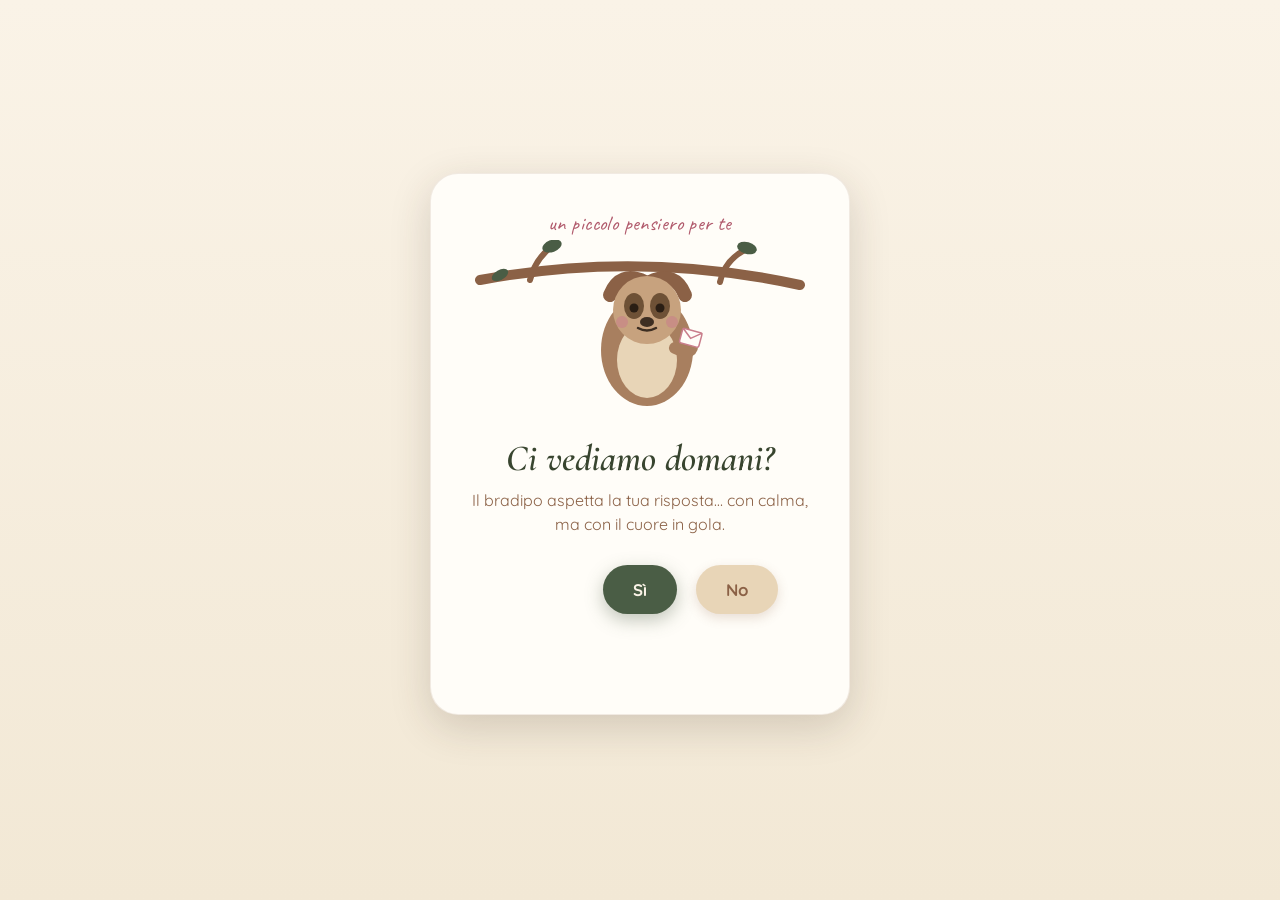
==== index.html @ ca9bae8a "Add files via upload" ====
<!DOCTYPE html>
<html lang="it">
<head>
<meta charset="UTF-8">
<meta name="viewport" content="width=device-width, initial-scale=1.0, maximum-scale=1.0, user-scalable=no">
<title>Ci vediamo domani? 🦥</title>
<link rel="stylesheet" href="style.css">
</head>
<body>

<div class="page-wrap">
  <div class="card">
    <p class="eyebrow">un piccolo pensiero per te</p>

    <div class="sloth-wrap">
      <svg class="branch" viewBox="0 0 340 190" xmlns="http://www.w3.org/2000/svg">
        <!-- ramo -->
        <path d="M10 40 Q170 10 330 45" stroke="#8B6146" stroke-width="10" fill="none" stroke-linecap="round"/>
        <path d="M60 40 Q65 20 80 8" stroke="#8B6146" stroke-width="6" fill="none" stroke-linecap="round"/>
        <path d="M250 42 Q255 20 275 10" stroke="#8B6146" stroke-width="6" fill="none" stroke-linecap="round"/>
        <!-- foglie sul ramo -->
        <ellipse cx="82" cy="6" rx="10" ry="6" fill="#4A5D45" transform="rotate(-20 82 6)"/>
        <ellipse cx="277" cy="8" rx="10" ry="6" fill="#4A5D45" transform="rotate(15 277 8)"/>
        <ellipse cx="30" cy="35" rx="9" ry="5" fill="#4A5D45" transform="rotate(-30 30 35)"/>

        <!-- bradipo appeso -->
        <g id="sloth">
          <!-- braccia che abbracciano il ramo -->
          <path d="M140 55 Q150 30 175 42" stroke="#8B6146" stroke-width="14" fill="none" stroke-linecap="round"/>
          <path d="M215 55 Q205 30 180 42" stroke="#8B6146" stroke-width="14" fill="none" stroke-linecap="round"/>

          <!-- corpo -->
          <ellipse cx="177" cy="110" rx="46" ry="56" fill="#A87F5F"/>
          <!-- pancia chiara -->
          <ellipse cx="177" cy="120" rx="30" ry="38" fill="#E8D5B7"/>

          <!-- testa -->
          <circle cx="177" cy="70" r="34" fill="#C7A27E"/>
          <!-- macchie occhi (tipiche del bradipo) -->
          <ellipse cx="164" cy="66" rx="10" ry="13" fill="#6E5136"/>
          <ellipse cx="190" cy="66" rx="10" ry="13" fill="#6E5136"/>
          <!-- occhi -->
          <circle id="eye-l" cx="164" cy="68" r="4.5" fill="#2A1E14"/>
          <circle id="eye-r" cx="190" cy="68" r="4.5" fill="#2A1E14"/>
          <!-- naso -->
          <ellipse cx="177" cy="82" rx="7" ry="5" fill="#3D2E22"/>
          <!-- sorriso -->
          <path id="smile" d="M168 88 Q177 93 186 88" stroke="#3D2E22" stroke-width="2.5" fill="none" stroke-linecap="round"/>
          <!-- guance -->
          <circle cx="152" cy="82" r="6" fill="#C97D8B" opacity="0.55"/>
          <circle cx="202" cy="82" r="6" fill="#C97D8B" opacity="0.55"/>

          <!-- braccino con lettera -->
          <path d="M205 108 Q225 118 222 100" stroke="#A87F5F" stroke-width="12" fill="none" stroke-linecap="round"/>
          <g transform="translate(213,88) rotate(15)">
            <rect x="0" y="0" width="20" height="15" rx="2" fill="#FFFDF8" stroke="#C97D8B" stroke-width="1.5"/>
            <path d="M0 0 L10 8 L20 0" stroke="#C97D8B" stroke-width="1.5" fill="none"/>
          </g>
        </g>
      </svg>
    </div>

    <h1 class="title">Ci vediamo domani?</h1>
    <p class="subtitle">Il bradipo aspetta la tua risposta&hellip; con calma, ma con il cuore in gola.</p>

    <div class="choice-row">
      <button class="btn btn-yes" id="btnYes">Sì</button>
      <button class="btn btn-no" id="btnNo">No</button>
    </div>

    <p class="hint" id="hint">&nbsp;</p>
  </div>
</div>

<script>
  const btnNo = document.getElementById('btnNo');
  const btnYes = document.getElementById('btnYes');
  const hint = document.getElementById('hint');
  const eyeL = document.getElementById('eye-l');
  const eyeR = document.getElementById('eye-r');
  const smile = document.getElementById('smile');

  const hints = [
    "il bradipo la sposta anche per te",
    "coraggio, riprova... o forse no 🦥",
    "quella lì non si prende facilmente",
    "il No è più veloce del bradipo",
    "forse il Sì è più comodo"
  ];
  let hintIndex = 0;
  let dodgeCount = 0;

  function placeButtonInitial() {
    const rect = btnYes.getBoundingClientRect();
    btnNo.style.left = (rect.right + 18) + 'px';
    btnNo.style.top = rect.top + 'px';
  }

  function randomSafePosition() {
    const margin = 24;
    const bw = btnNo.offsetWidth || 90;
    const bh = btnNo.offsetHeight || 50;
    const maxX = window.innerWidth - bw - margin;
    const maxY = window.innerHeight - bh - margin;
    const x = margin + Math.random() * Math.max(1, (maxX - margin));
    const y = margin + Math.random() * Math.max(1, (maxY - margin));
    return { x, y };
  }

  function dodge() {
    const { x, y } = randomSafePosition();
    btnNo.style.left = x + 'px';
    btnNo.style.top = y + 'px';
    dodgeCount++;
    hint.textContent = hints[hintIndex % hints.length];
    hintIndex++;
  }

  function distanceToButton(clientX, clientY) {
    const rect = btnNo.getBoundingClientRect();
    const cx = rect.left + rect.width / 2;
    const cy = rect.top + rect.height / 2;
    return Math.hypot(clientX - cx, clientY - cy);
  }

  const THRESHOLD = 110;

  window.addEventListener('mousemove', (e) => {
    if (distanceToButton(e.clientX, e.clientY) < THRESHOLD) {
      dodge();
    }
  });

  // Touch: se il dito si avvicina o tocca il bottone, scappa e blocca il click
  window.addEventListener('touchmove', (e) => {
    const t = e.touches[0];
    if (t && distanceToButton(t.clientX, t.clientY) < THRESHOLD) {
      dodge();
    }
  }, { passive: true });

  btnNo.addEventListener('touchstart', (e) => {
    e.preventDefault();
    e.stopPropagation();
    dodge();
  }, { passive: false });

  btnNo.addEventListener('click', (e) => {
    // fallback: non dovrebbe mai attivarsi, ma nel dubbio scappa comunque
    e.preventDefault();
    dodge();
  });

  btnYes.addEventListener('mouseenter', () => {
    eyeL.setAttribute('ry', '2'); // occhi socchiusi, felice
    eyeR.setAttribute('ry', '2');
    smile.setAttribute('d', 'M166 87 Q177 97 188 87');
  });
  btnYes.addEventListener('mouseleave', () => {
    eyeL.setAttribute('ry', '4.5');
    eyeR.setAttribute('ry', '4.5');
    smile.setAttribute('d', 'M168 88 Q177 93 186 88');
  });

  btnYes.addEventListener('click', () => {
    window.location.href = 'appuntamento.html';
  });

  window.addEventListener('resize', () => {
    // riposiziona dentro i confini se la finestra cambia
    const rect = btnNo.getBoundingClientRect();
    const maxX = window.innerWidth - rect.width - 24;
    const maxY = window.innerHeight - rect.height - 24;
    if (rect.left > maxX || rect.top > maxY) dodge();
  });

  placeButtonInitial();
</script>

</body>
</html>
---- style.css ----
@import url('https://fonts.googleapis.com/css2?family=Cormorant+Garamond:ital,wght@0,400;0,600;1,500;1,600&family=Quicksand:wght@400;500;600;700&family=Caveat:wght@600&display=swap');

:root {
  --cream: #FAF3E7;
  --cream-deep: #F2E8D5;
  --moss: #4A5D45;
  --moss-dark: #38452F;
  --brown: #8B6146;
  --brown-light: #A87F5F;
  --rose: #C97D8B;
  --rose-deep: #B0596B;
  --sand: #E8D5B7;
  --ink: #3D2E22;
  --shadow: rgba(61, 46, 34, 0.18);
}

* { box-sizing: border-box; }

html, body {
  margin: 0;
  padding: 0;
  height: 100%;
}

body {
  font-family: 'Quicksand', sans-serif;
  background: linear-gradient(180deg, var(--cream) 0%, var(--cream-deep) 100%);
  color: var(--ink);
  min-height: 100vh;
  display: flex;
  align-items: center;
  justify-content: center;
  overflow-x: hidden;
  position: relative;
}

/* Sfondo: rametti e foglie sparse, discreti */
.bg-leaves {
  position: fixed;
  inset: 0;
  pointer-events: none;
  z-index: 0;
  opacity: 0.5;
}

.page-wrap {
  position: relative;
  z-index: 1;
  width: 100%;
  max-width: 460px;
  padding: 28px 20px 40px;
  display: flex;
  flex-direction: column;
  align-items: center;
  min-height: 100vh;
  justify-content: center;
}

.card {
  background: #FFFDF8;
  border-radius: 28px;
  padding: 36px 28px 32px;
  box-shadow: 0 12px 40px var(--shadow);
  width: 100%;
  text-align: center;
  position: relative;
  border: 1px solid rgba(139, 97, 70, 0.12);
}

.eyebrow {
  font-family: 'Caveat', cursive;
  font-size: 1.3rem;
  color: var(--rose-deep);
  margin: 0 0 4px;
  letter-spacing: 0.02em;
}

h1.title {
  font-family: 'Cormorant Garamond', serif;
  font-style: italic;
  font-weight: 600;
  font-size: 2.3rem;
  line-height: 1.15;
  color: var(--moss-dark);
  margin: 0 0 8px;
}

p.subtitle {
  font-size: 1rem;
  color: var(--brown);
  margin: 0 0 26px;
  line-height: 1.5;
}

/* Sloth illustration */
.sloth-wrap {
  display: flex;
  justify-content: center;
  margin-bottom: 8px;
}

.branch {
  width: 100%;
  max-width: 340px;
}

/* Buttons */
.btn {
  font-family: 'Quicksand', sans-serif;
  font-weight: 700;
  font-size: 1.05rem;
  border: none;
  border-radius: 999px;
  padding: 14px 30px;
  cursor: pointer;
  transition: transform 0.15s ease, box-shadow 0.15s ease;
}

.btn-yes {
  background: var(--moss);
  color: var(--cream);
  box-shadow: 0 6px 18px rgba(74, 93, 69, 0.35);
}
.btn-yes:hover { transform: translateY(-2px) scale(1.03); }
.btn-yes:active { transform: translateY(0) scale(0.98); }

.btn-no {
  background: var(--sand);
  color: var(--brown);
  box-shadow: 0 4px 12px rgba(139, 97, 70, 0.2);
  position: fixed;
  z-index: 50;
  left: 0;
  top: 0;
  transition: left 0.32s cubic-bezier(.34,1.56,.64,1), top 0.32s cubic-bezier(.34,1.56,.64,1);
  user-select: none;
  -webkit-user-select: none;
  touch-action: none;
}

.choice-row {
  display: flex;
  gap: 18px;
  justify-content: center;
  align-items: center;
  margin-top: 6px;
  min-height: 56px;
}

.hint {
  font-family: 'Caveat', cursive;
  font-size: 1.15rem;
  color: var(--brown-light);
  margin-top: 22px;
  min-height: 24px;
}

/* Form elements (pagina appuntamento) */
.field {
  text-align: left;
  margin-bottom: 20px;
}

.field label {
  display: block;
  font-family: 'Caveat', cursive;
  font-size: 1.25rem;
  color: var(--rose-deep);
  margin-bottom: 6px;
}

.field input[type="date"],
.field input[type="time"] {
  width: 100%;
  font-family: 'Quicksand', sans-serif;
  font-size: 1.05rem;
  font-weight: 600;
  color: var(--ink);
  background: var(--cream);
  border: 2px solid var(--sand);
  border-radius: 14px;
  padding: 12px 16px;
  outline: none;
  transition: border-color 0.2s ease;
}

.field input[type="date"]:focus,
.field input[type="time"]:focus {
  border-color: var(--moss);
}

.btn-confirm {
  background: var(--rose);
  color: #fff;
  box-shadow: 0 6px 18px rgba(201, 125, 139, 0.4);
  width: 100%;
  margin-top: 6px;
}
.btn-confirm:hover { transform: translateY(-2px) scale(1.02); }
.btn-confirm:disabled {
  background: var(--sand);
  color: var(--brown-light);
  cursor: not-allowed;
  box-shadow: none;
  transform: none;
}

.back-link {
  display: inline-block;
  margin-top: 18px;
  font-family: 'Caveat', cursive;
  font-size: 1.15rem;
  color: var(--brown);
  text-decoration: none;
  border-bottom: 1px dashed var(--brown-light);
}
.back-link:hover { color: var(--rose-deep); }

/* Pagina conferma */
.confirm-detail {
  background: var(--cream);
  border-radius: 18px;
  padding: 16px 18px;
  margin: 18px 0 26px;
  font-weight: 600;
  color: var(--moss-dark);
  font-size: 1.05rem;
}

.btn-whatsapp {
  background: var(--moss);
  color: var(--cream);
  display: inline-flex;
  align-items: center;
  gap: 10px;
  justify-content: center;
  width: 100%;
  box-shadow: 0 6px 18px rgba(74, 93, 69, 0.35);
  text-decoration: none;
}
.btn-whatsapp:hover { transform: translateY(-2px) scale(1.02); }

@media (prefers-reduced-motion: reduce) {
  .btn-no { transition: none; }
  * { animation: none !important; }
}

@media (max-width: 380px) {
  h1.title { font-size: 1.9rem; }
  .card { padding: 28px 20px 26px; }
}
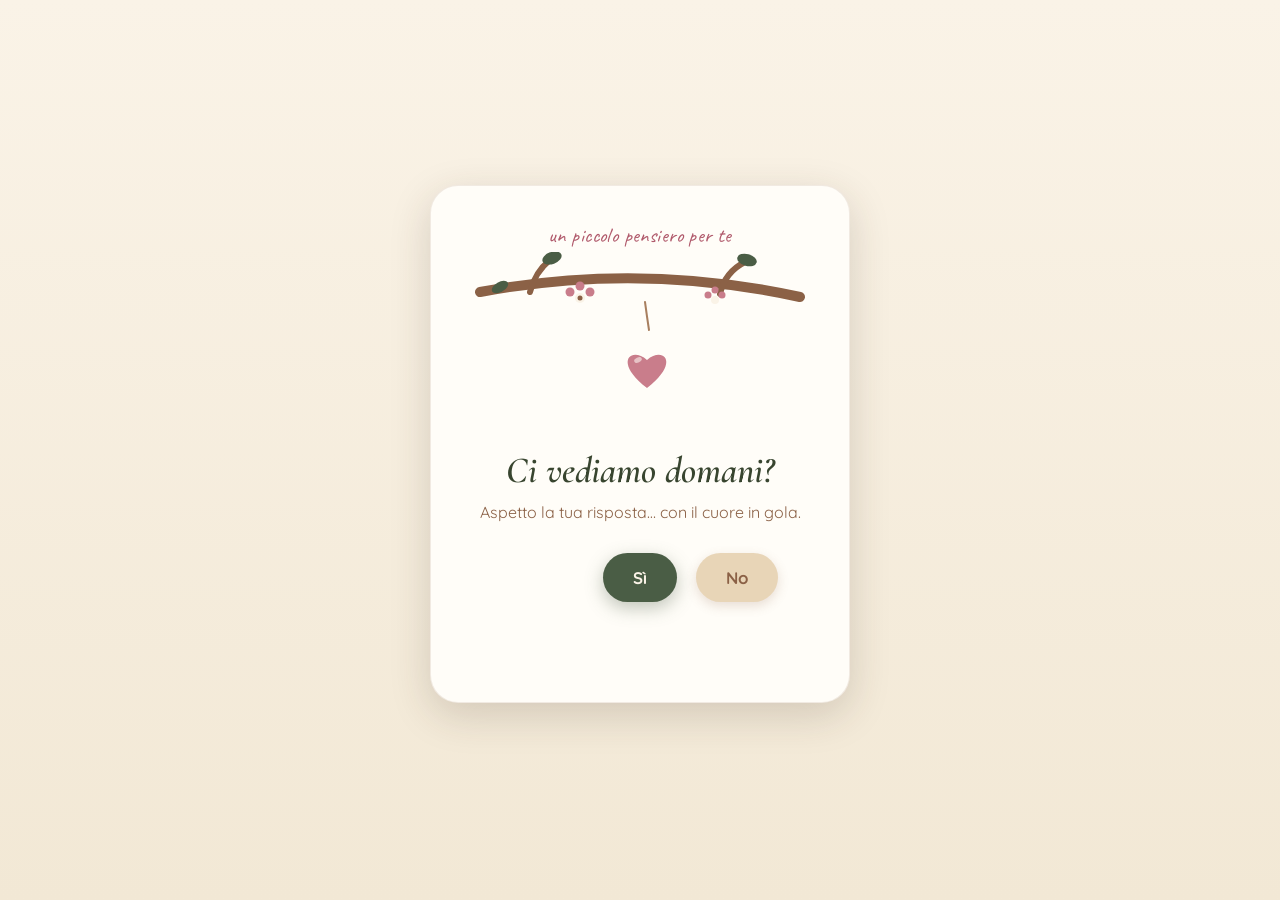
==== commit 9603a898: "Add files via upload" ====
--- a/index.html
+++ b/index.html
@@ -3,7 +3,7 @@
 <head>
 <meta charset="UTF-8">
 <meta name="viewport" content="width=device-width, initial-scale=1.0, maximum-scale=1.0, user-scalable=no">
-<title>Ci vediamo domani? 🦥</title>
+<title>Ci vediamo domani? 💛</title>
 <link rel="stylesheet" href="style.css">
 </head>
 <body>
@@ -12,7 +12,7 @@
   <div class="card">
     <p class="eyebrow">un piccolo pensiero per te</p>
 
-    <div class="sloth-wrap">
+    <div class="illustration-wrap">
       <svg class="branch" viewBox="0 0 340 190" xmlns="http://www.w3.org/2000/svg">
         <!-- ramo -->
         <path d="M10 40 Q170 10 330 45" stroke="#8B6146" stroke-width="10" fill="none" stroke-linecap="round"/>
@@ -23,45 +23,34 @@
         <ellipse cx="277" cy="8" rx="10" ry="6" fill="#4A5D45" transform="rotate(15 277 8)"/>
         <ellipse cx="30" cy="35" rx="9" ry="5" fill="#4A5D45" transform="rotate(-30 30 35)"/>
 
-        <!-- bradipo appeso -->
-        <g id="sloth">
-          <!-- braccia che abbracciano il ramo -->
-          <path d="M140 55 Q150 30 175 42" stroke="#8B6146" stroke-width="14" fill="none" stroke-linecap="round"/>
-          <path d="M215 55 Q205 30 180 42" stroke="#8B6146" stroke-width="14" fill="none" stroke-linecap="round"/>
+        <!-- fiori appesi al ramo -->
+        <g>
+          <circle cx="110" cy="46" r="5" fill="#FAF3E7"/>
+          <circle cx="100" cy="40" r="4.5" fill="#C97D8B"/>
+          <circle cx="120" cy="40" r="4.5" fill="#C97D8B"/>
+          <circle cx="110" cy="34" r="4.5" fill="#C97D8B"/>
+          <circle cx="110" cy="46" r="2.5" fill="#8B6146"/>
+        </g>
+        <g>
+          <circle cx="245" cy="48" r="4" fill="#FAF3E7"/>
+          <circle cx="238" cy="43" r="3.5" fill="#C97D8B"/>
+          <circle cx="252" cy="43" r="3.5" fill="#C97D8B"/>
+          <circle cx="245" cy="38" r="3.5" fill="#C97D8B"/>
+        </g>
 
-          <!-- corpo -->
-          <ellipse cx="177" cy="110" rx="46" ry="56" fill="#A87F5F"/>
-          <!-- pancia chiara -->
-          <ellipse cx="177" cy="120" rx="30" ry="38" fill="#E8D5B7"/>
-
-          <!-- testa -->
-          <circle cx="177" cy="70" r="34" fill="#C7A27E"/>
-          <!-- macchie occhi (tipiche del bradipo) -->
-          <ellipse cx="164" cy="66" rx="10" ry="13" fill="#6E5136"/>
-          <ellipse cx="190" cy="66" rx="10" ry="13" fill="#6E5136"/>
-          <!-- occhi -->
-          <circle id="eye-l" cx="164" cy="68" r="4.5" fill="#2A1E14"/>
-          <circle id="eye-r" cx="190" cy="68" r="4.5" fill="#2A1E14"/>
-          <!-- naso -->
-          <ellipse cx="177" cy="82" rx="7" ry="5" fill="#3D2E22"/>
-          <!-- sorriso -->
-          <path id="smile" d="M168 88 Q177 93 186 88" stroke="#3D2E22" stroke-width="2.5" fill="none" stroke-linecap="round"/>
-          <!-- guance -->
-          <circle cx="152" cy="82" r="6" fill="#C97D8B" opacity="0.55"/>
-          <circle cx="202" cy="82" r="6" fill="#C97D8B" opacity="0.55"/>
-
-          <!-- braccino con lettera -->
-          <path d="M205 108 Q225 118 222 100" stroke="#A87F5F" stroke-width="12" fill="none" stroke-linecap="round"/>
-          <g transform="translate(213,88) rotate(15)">
-            <rect x="0" y="0" width="20" height="15" rx="2" fill="#FFFDF8" stroke="#C97D8B" stroke-width="1.5"/>
-            <path d="M0 0 L10 8 L20 0" stroke="#C97D8B" stroke-width="1.5" fill="none"/>
+        <!-- cuore pendente al centro -->
+        <g id="heartHang">
+          <path d="M175 50 Q177 65 179 78" stroke="#A87F5F" stroke-width="2" fill="none" stroke-linecap="round"/>
+          <g id="heart" transform="translate(177,116)">
+            <path d="M0 -8 C-16 -22 -34 -6 0 20 C34 -6 16 -22 0 -8 Z" fill="var(--rose)"/>
+            <ellipse cx="-9" cy="-8" rx="4" ry="2.5" fill="#FFFDF8" opacity="0.55" transform="rotate(-25 -9 -8)"/>
           </g>
         </g>
       </svg>
     </div>
 
     <h1 class="title">Ci vediamo domani?</h1>
-    <p class="subtitle">Il bradipo aspetta la tua risposta&hellip; con calma, ma con il cuore in gola.</p>
+    <p class="subtitle">Aspetto la tua risposta&hellip; con il cuore in gola.</p>
 
     <div class="choice-row">
       <button class="btn btn-yes" id="btnYes">Sì</button>
@@ -76,16 +65,14 @@
   const btnNo = document.getElementById('btnNo');
   const btnYes = document.getElementById('btnYes');
   const hint = document.getElementById('hint');
-  const eyeL = document.getElementById('eye-l');
-  const eyeR = document.getElementById('eye-r');
-  const smile = document.getElementById('smile');
+  const heart = document.getElementById('heart');
 
   const hints = [
-    "il bradipo la sposta anche per te",
-    "coraggio, riprova... o forse no 🦥",
-    "quella lì non si prende facilmente",
-    "il No è più veloce del bradipo",
-    "forse il Sì è più comodo"
+    "il cuore lo sposta anche per te",
+    "coraggio, riprova... o forse no 💛",
+    "quel No non si prende facilmente",
+    "il Sì è la scelta più comoda",
+    "forse è meglio arrendersi al Sì"
   ];
   let hintIndex = 0;
   let dodgeCount = 0;
@@ -152,14 +139,10 @@
   });
 
   btnYes.addEventListener('mouseenter', () => {
-    eyeL.setAttribute('ry', '2'); // occhi socchiusi, felice
-    eyeR.setAttribute('ry', '2');
-    smile.setAttribute('d', 'M166 87 Q177 97 188 87');
+    heart.style.transform = 'scale(1.15)';
   });
   btnYes.addEventListener('mouseleave', () => {
-    eyeL.setAttribute('ry', '4.5');
-    eyeR.setAttribute('ry', '4.5');
-    smile.setAttribute('d', 'M168 88 Q177 93 186 88');
+    heart.style.transform = 'scale(1)';
   });
 
   btnYes.addEventListener('click', () => {
--- a/style.css
+++ b/style.css
@@ -92,11 +92,16 @@
   line-height: 1.5;
 }
 
-/* Sloth illustration */
-.sloth-wrap {
+/* Illustrazione romantica */
+.illustration-wrap {
   display: flex;
   justify-content: center;
   margin-bottom: 8px;
+}
+
+#heart {
+  transition: transform 0.25s ease;
+  transform-origin: center;
 }
 
 .branch {
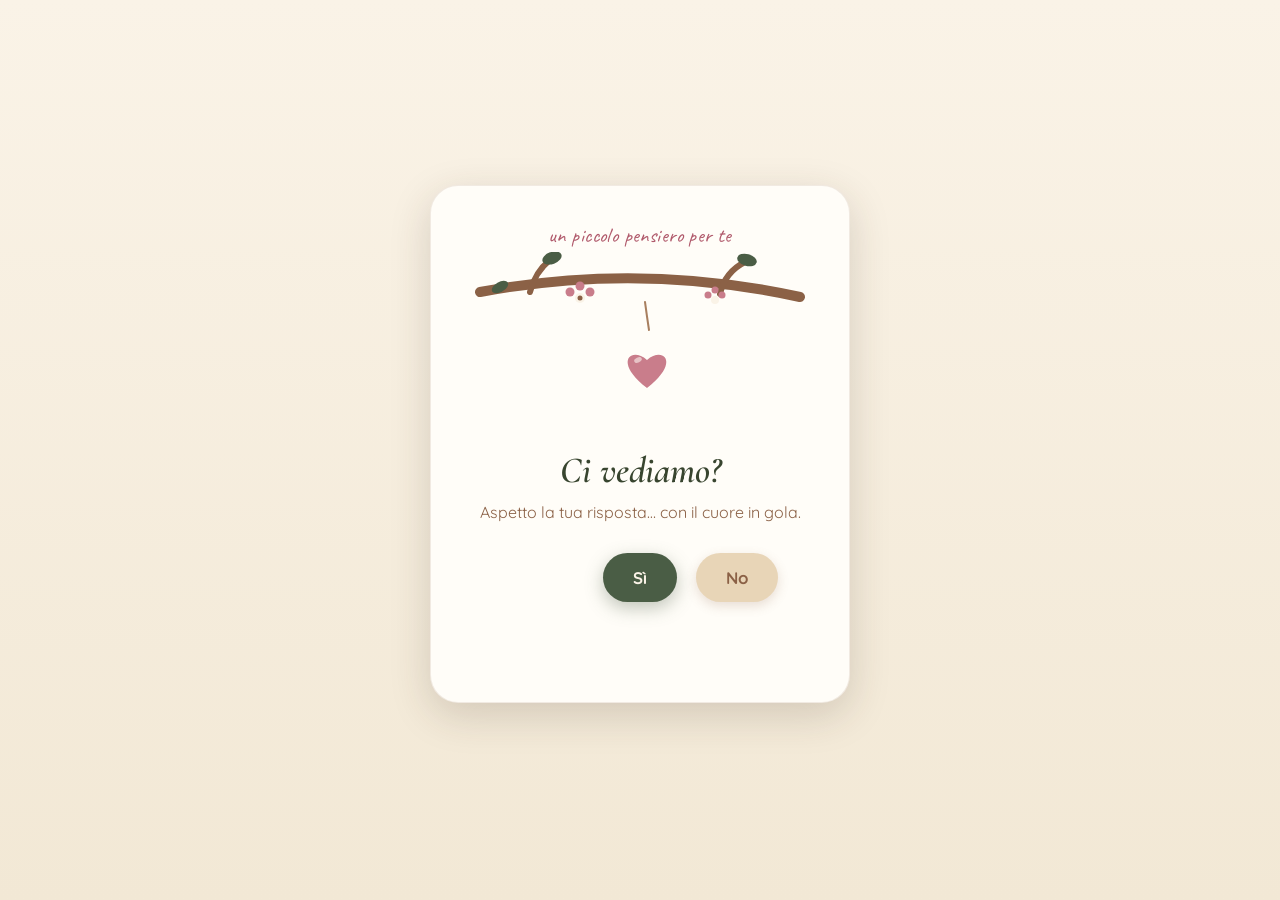
==== commit e19d654b: "Add files via upload" ====
--- a/index.html
+++ b/index.html
@@ -3,7 +3,7 @@
 <head>
 <meta charset="UTF-8">
 <meta name="viewport" content="width=device-width, initial-scale=1.0, maximum-scale=1.0, user-scalable=no">
-<title>Ci vediamo domani? 💛</title>
+<title>Ci vediamo? 💛</title>
 <link rel="stylesheet" href="style.css">
 </head>
 <body>
@@ -49,7 +49,7 @@
       </svg>
     </div>
 
-    <h1 class="title">Ci vediamo domani?</h1>
+    <h1 class="title">Ci vediamo?</h1>
     <p class="subtitle">Aspetto la tua risposta&hellip; con il cuore in gola.</p>
 
     <div class="choice-row">
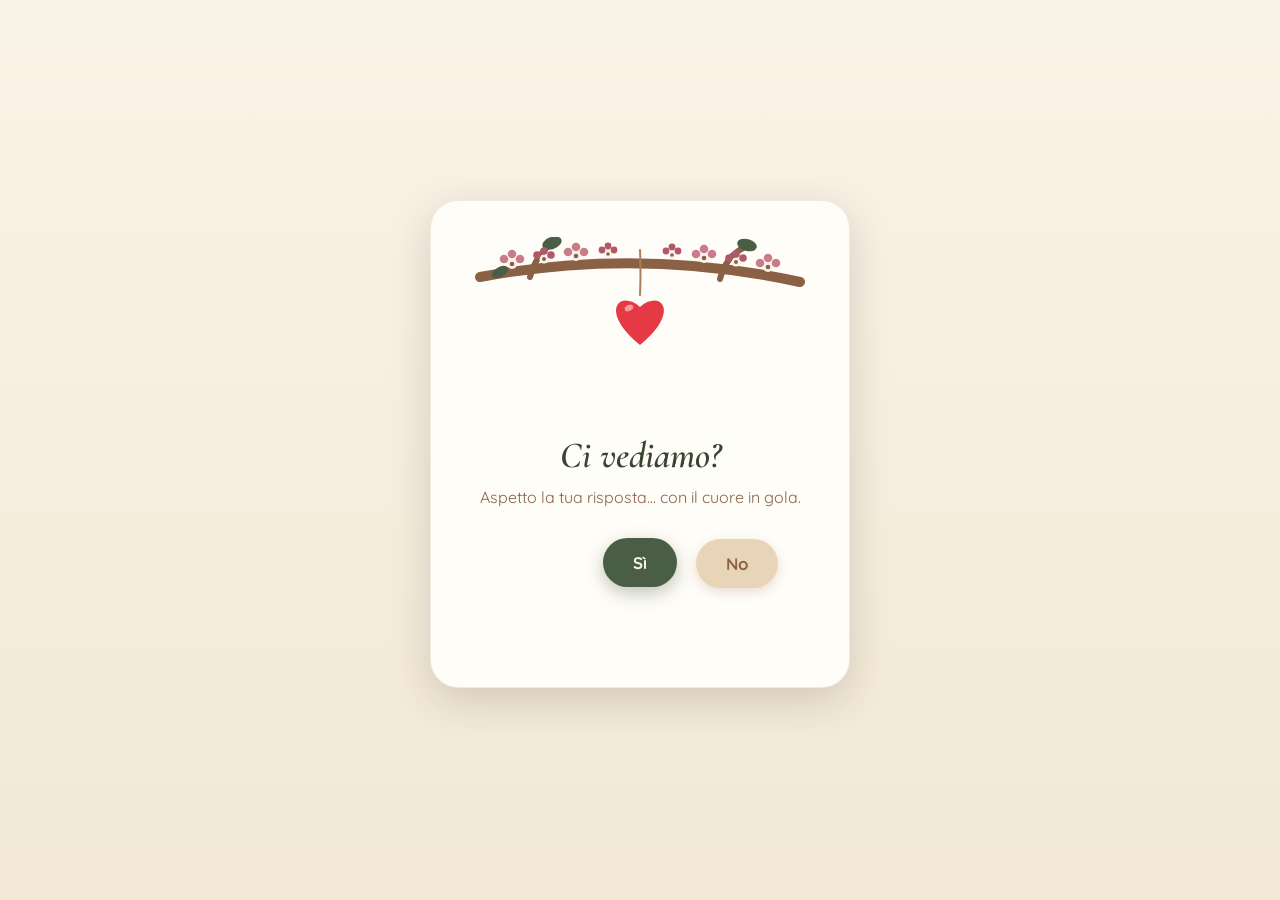
==== commit ce21c853: "Add files via upload" ====
--- a/index.html
+++ b/index.html
@@ -10,8 +10,6 @@
 
 <div class="page-wrap">
   <div class="card">
-    <p class="eyebrow">un piccolo pensiero per te</p>
-
     <div class="illustration-wrap">
       <svg class="branch" viewBox="0 0 340 190" xmlns="http://www.w3.org/2000/svg">
         <!-- ramo -->
@@ -23,27 +21,70 @@
         <ellipse cx="277" cy="8" rx="10" ry="6" fill="#4A5D45" transform="rotate(15 277 8)"/>
         <ellipse cx="30" cy="35" rx="9" ry="5" fill="#4A5D45" transform="rotate(-30 30 35)"/>
 
-        <!-- fiori appesi al ramo -->
-        <g>
-          <circle cx="110" cy="46" r="5" fill="#FAF3E7"/>
-          <circle cx="100" cy="40" r="4.5" fill="#C97D8B"/>
-          <circle cx="120" cy="40" r="4.5" fill="#C97D8B"/>
-          <circle cx="110" cy="34" r="4.5" fill="#C97D8B"/>
-          <circle cx="110" cy="46" r="2.5" fill="#8B6146"/>
-        </g>
-        <g>
-          <circle cx="245" cy="48" r="4" fill="#FAF3E7"/>
-          <circle cx="238" cy="43" r="3.5" fill="#C97D8B"/>
-          <circle cx="252" cy="43" r="3.5" fill="#C97D8B"/>
-          <circle cx="245" cy="38" r="3.5" fill="#C97D8B"/>
-        </g>
-
-        <!-- cuore pendente al centro -->
+        <!-- fiori lungo tutto il ramo -->
+        <g>
+          <circle cx="42" cy="27" r="5" fill="#FAF3E7"/>
+          <circle cx="34" cy="22" r="4.3" fill="#C97D8B"/>
+          <circle cx="50" cy="22" r="4.3" fill="#C97D8B"/>
+          <circle cx="42" cy="17" r="4.3" fill="#C97D8B"/>
+          <circle cx="42" cy="27" r="2.3" fill="#8B6146"/>
+        </g>
+        <g>
+          <circle cx="74" cy="22" r="4.5" fill="#FAF3E7"/>
+          <circle cx="67" cy="18" r="3.8" fill="#B0596B"/>
+          <circle cx="81" cy="18" r="3.8" fill="#B0596B"/>
+          <circle cx="74" cy="14" r="3.8" fill="#B0596B"/>
+          <circle cx="74" cy="22" r="2" fill="#8B6146"/>
+        </g>
+        <g>
+          <circle cx="106" cy="19" r="5" fill="#FAF3E7"/>
+          <circle cx="98" cy="15" r="4.3" fill="#C97D8B"/>
+          <circle cx="114" cy="15" r="4.3" fill="#C97D8B"/>
+          <circle cx="106" cy="10" r="4.3" fill="#C97D8B"/>
+          <circle cx="106" cy="19" r="2.3" fill="#8B6146"/>
+        </g>
+        <g>
+          <circle cx="138" cy="17" r="4" fill="#FAF3E7"/>
+          <circle cx="132" cy="13" r="3.4" fill="#B0596B"/>
+          <circle cx="144" cy="13" r="3.4" fill="#B0596B"/>
+          <circle cx="138" cy="9" r="3.4" fill="#B0596B"/>
+          <circle cx="138" cy="17" r="1.8" fill="#8B6146"/>
+        </g>
+        <g>
+          <circle cx="202" cy="18" r="4" fill="#FAF3E7"/>
+          <circle cx="196" cy="14" r="3.4" fill="#B0596B"/>
+          <circle cx="208" cy="14" r="3.4" fill="#B0596B"/>
+          <circle cx="202" cy="10" r="3.4" fill="#B0596B"/>
+          <circle cx="202" cy="18" r="1.8" fill="#8B6146"/>
+        </g>
+        <g>
+          <circle cx="234" cy="21" r="5" fill="#FAF3E7"/>
+          <circle cx="226" cy="17" r="4.3" fill="#C97D8B"/>
+          <circle cx="242" cy="17" r="4.3" fill="#C97D8B"/>
+          <circle cx="234" cy="12" r="4.3" fill="#C97D8B"/>
+          <circle cx="234" cy="21" r="2.3" fill="#8B6146"/>
+        </g>
+        <g>
+          <circle cx="266" cy="25" r="4.5" fill="#FAF3E7"/>
+          <circle cx="259" cy="21" r="3.8" fill="#B0596B"/>
+          <circle cx="273" cy="21" r="3.8" fill="#B0596B"/>
+          <circle cx="266" cy="17" r="3.8" fill="#B0596B"/>
+          <circle cx="266" cy="25" r="2" fill="#8B6146"/>
+        </g>
+        <g>
+          <circle cx="298" cy="30" r="5" fill="#FAF3E7"/>
+          <circle cx="290" cy="26" r="4.3" fill="#C97D8B"/>
+          <circle cx="306" cy="26" r="4.3" fill="#C97D8B"/>
+          <circle cx="298" cy="21" r="4.3" fill="#C97D8B"/>
+          <circle cx="298" cy="30" r="2.3" fill="#8B6146"/>
+        </g>
+
+        <!-- cuore rosso pendente al centro -->
         <g id="heartHang">
-          <path d="M175 50 Q177 65 179 78" stroke="#A87F5F" stroke-width="2" fill="none" stroke-linecap="round"/>
-          <g id="heart" transform="translate(177,116)">
-            <path d="M0 -8 C-16 -22 -34 -6 0 20 C34 -6 16 -22 0 -8 Z" fill="var(--rose)"/>
-            <ellipse cx="-9" cy="-8" rx="4" ry="2.5" fill="#FFFDF8" opacity="0.55" transform="rotate(-25 -9 -8)"/>
+          <path d="M170 13 Q171 35 170 58" stroke="#A87F5F" stroke-width="2" fill="none" stroke-linecap="round"/>
+          <g id="heart" transform="translate(170,82)">
+            <path d="M0 -12 C-20 -30 -42 -8 0 26 C42 -8 20 -30 0 -12 Z" fill="#E63946"/>
+            <ellipse cx="-11" cy="-11" rx="4.5" ry="3" fill="#FFFDF8" opacity="0.5" transform="rotate(-25 -11 -11)"/>
           </g>
         </g>
       </svg>
